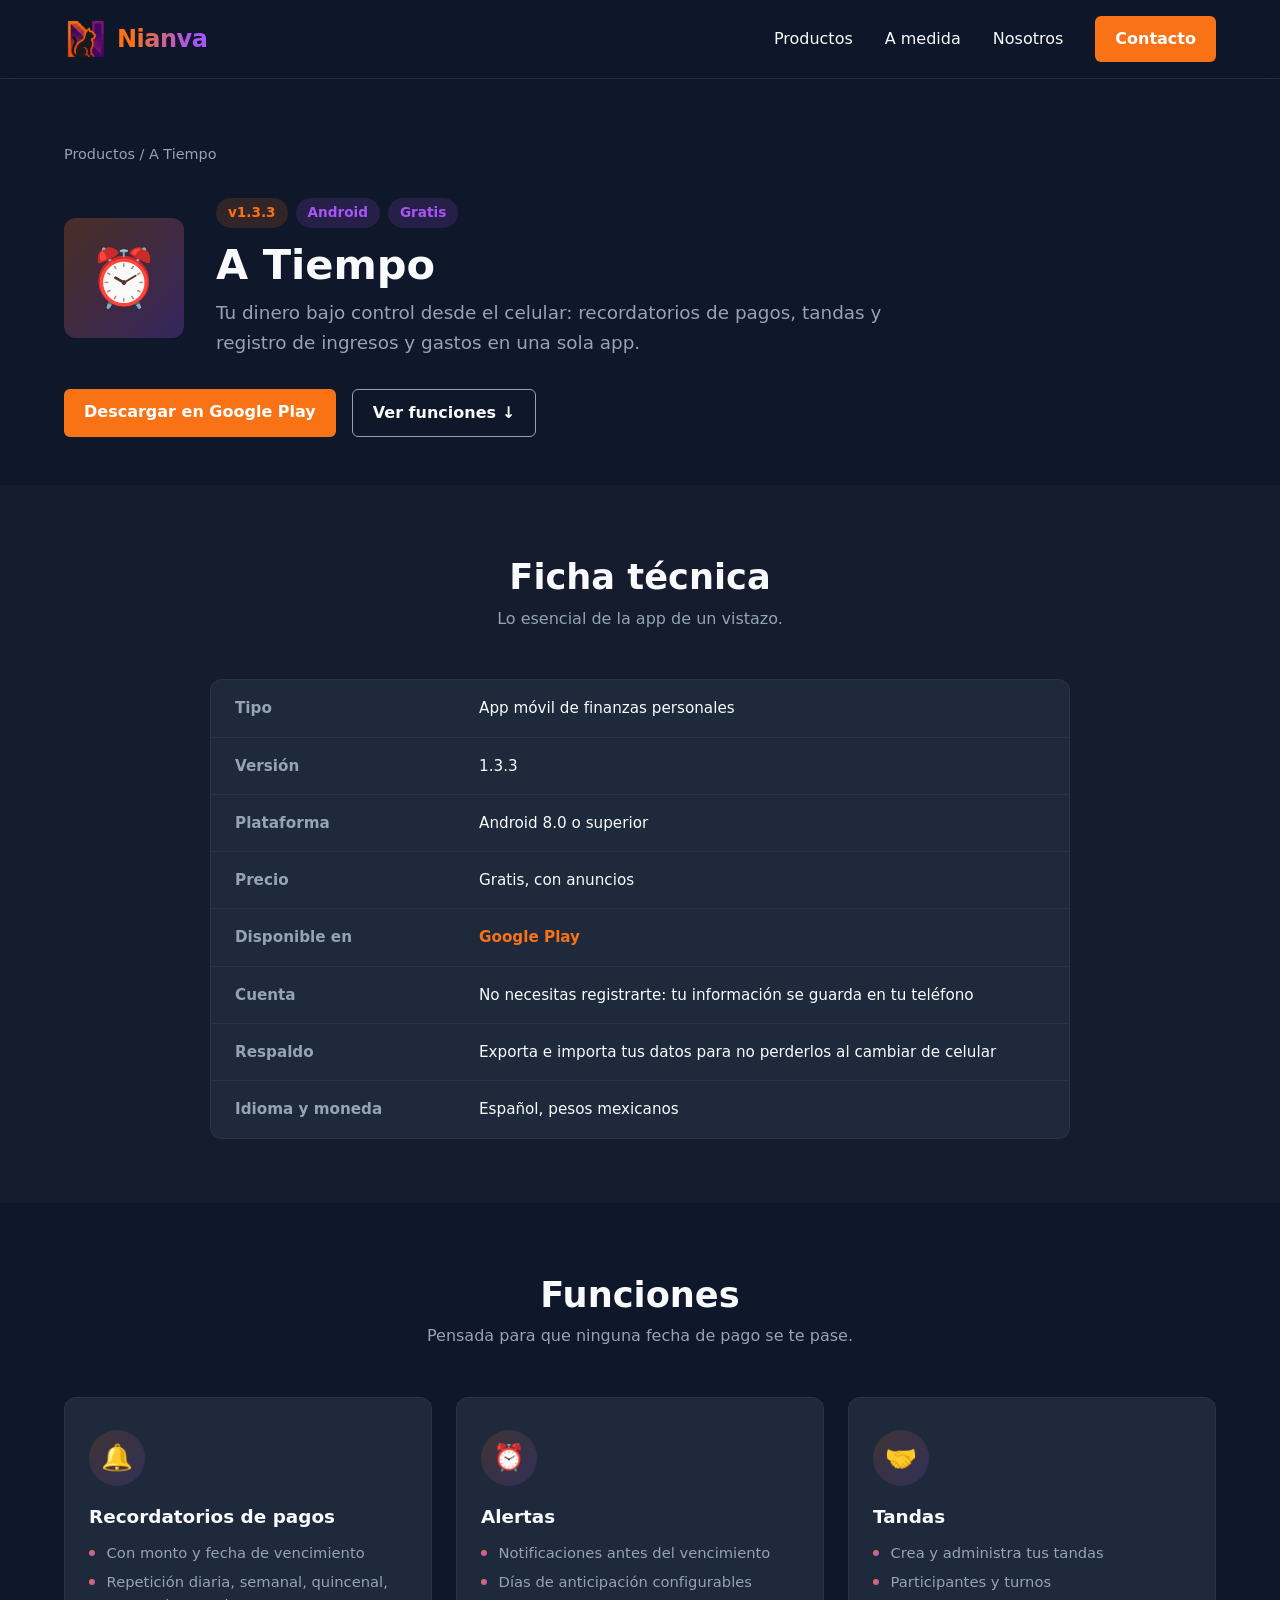
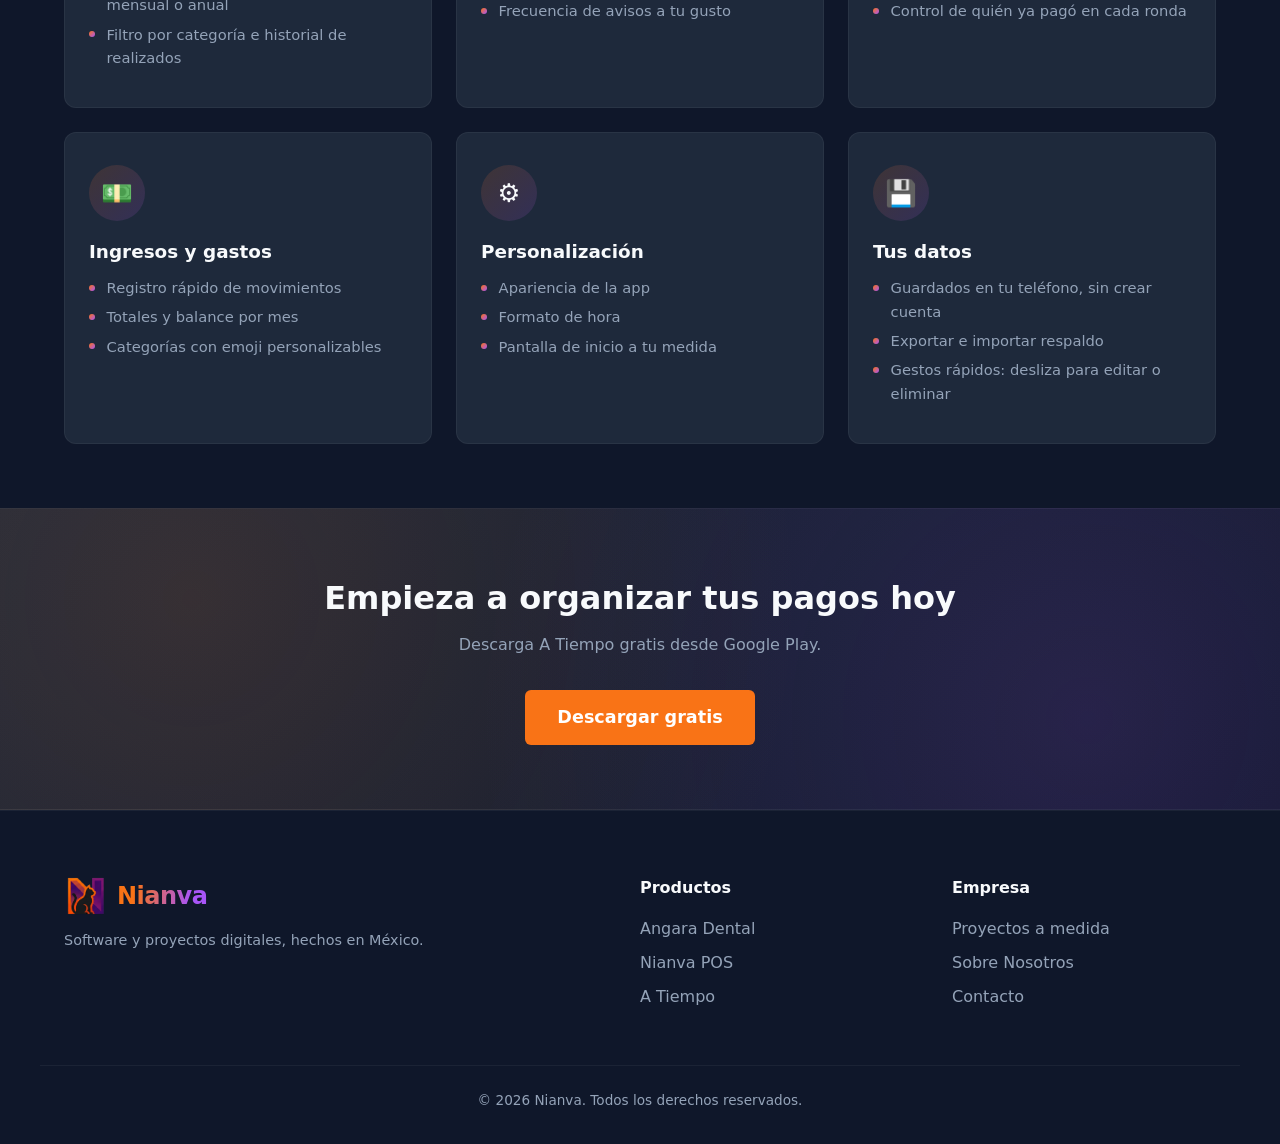
==== public/productos/a-tiempo.html @ 70925d22 "Formularios con backend propio (Worker + Resend) - Mueve el sitio estático a public/ y agrega wrangl" ====
<!DOCTYPE html>
<html lang="es">
<head>
  <meta charset="UTF-8">
  <meta name="viewport" content="width=device-width, initial-scale=1.0">
  <title>A Tiempo | Nianva</title>
  <meta name="description" content="A Tiempo: app gratuita para Android que te recuerda tus pagos, organiza tus tandas y controla tus ingresos y gastos.">
  <link rel="icon" href="../assets/Logo_N_SF.webp" type="image/webp">
  <link rel="stylesheet" href="../styles.css">
</head>
<body>

  <header class="navbar">
    <div class="container nav-container">
      <a href="../index.html" class="brand" aria-label="Nianva, ir al inicio">
        <img src="../assets/Logo_N_SF.webp" alt="" class="brand-logo">
        <span class="brand-name">Nianva</span>
      </a>

      <button class="nav-toggle" id="navToggle" aria-label="Abrir menú" aria-expanded="false" aria-controls="navLinks">
        <span></span><span></span><span></span>
      </button>

      <nav>
        <ul class="nav-links" id="navLinks">
          <li><a href="../index.html#productos">Productos</a></li>
          <li><a href="../index.html#a-medida">A medida</a></li>
          <li><a href="../index.html#nosotros">Nosotros</a></li>
          <li><a href="../index.html#contacto" class="btn btn-primary" data-cotizar data-titulo="Contáctanos">Contacto</a></li>
        </ul>
      </nav>
    </div>
  </header>

  <!-- Encabezado del producto -->
  <section class="product-hero">
    <div class="container">
      <p class="breadcrumb">
        <a href="../index.html#productos">Productos</a> / A Tiempo
      </p>

      <div class="product-header">
        <div class="product-icon" aria-hidden="true">&#9200;</div>
        <div>
          <div class="product-badges">
            <span class="badge">v1.3.3</span>
            <span class="badge badge-purple">Android</span>
            <span class="badge badge-purple">Gratis</span>
          </div>
          <h1>A Tiempo</h1>
          <p class="product-tagline">
            Tu dinero bajo control desde el celular: recordatorios de pagos, tandas y registro de
            ingresos y gastos en una sola app.
          </p>
        </div>
      </div>

      <div class="hero-actions">
        <a href="https://play.google.com/store/apps/details?id=com.luvidcode.atiempo" class="btn btn-primary" target="_blank" rel="noopener">Descargar en Google Play</a>
        <a href="#funciones" class="btn btn-secondary">Ver funciones &darr;</a>
      </div>
    </div>
  </section>

  <!-- Ficha técnica -->
  <section id="ficha" class="product-section alt">
    <div class="container">
      <div class="section-title">
        <h2>Ficha técnica</h2>
        <p>Lo esencial de la app de un vistazo.</p>
      </div>

      <dl class="spec-table">
        <div class="spec-row">
          <dt>Tipo</dt>
          <dd>App móvil de finanzas personales</dd>
        </div>
        <div class="spec-row">
          <dt>Versión</dt>
          <dd>1.3.3</dd>
        </div>
        <div class="spec-row">
          <dt>Plataforma</dt>
          <dd>Android 8.0 o superior</dd>
        </div>
        <div class="spec-row">
          <dt>Precio</dt>
          <dd>Gratis, con anuncios</dd>
        </div>
        <div class="spec-row">
          <dt>Disponible en</dt>
          <dd><a href="https://play.google.com/store/apps/details?id=com.luvidcode.atiempo" class="card-link" target="_blank" rel="noopener">Google Play</a></dd>
        </div>
        <div class="spec-row">
          <dt>Cuenta</dt>
          <dd>No necesitas registrarte: tu información se guarda en tu teléfono</dd>
        </div>
        <div class="spec-row">
          <dt>Respaldo</dt>
          <dd>Exporta e importa tus datos para no perderlos al cambiar de celular</dd>
        </div>
        <div class="spec-row">
          <dt>Idioma y moneda</dt>
          <dd>Español, pesos mexicanos</dd>
        </div>
      </dl>
    </div>
  </section>

  <!-- Funciones -->
  <section id="funciones" class="product-section">
    <div class="container">
      <div class="section-title">
        <h2>Funciones</h2>
        <p>Pensada para que ninguna fecha de pago se te pase.</p>
      </div>

      <div class="grid-modules">
        <article class="solution-card module-card">
          <div class="solution-icon">&#128276;</div>
          <h3>Recordatorios de pagos</h3>
          <ul>
            <li>Con monto y fecha de vencimiento</li>
            <li>Repetición diaria, semanal, quincenal, mensual o anual</li>
            <li>Filtro por categoría e historial de realizados</li>
          </ul>
        </article>

        <article class="solution-card module-card">
          <div class="solution-icon">&#9200;</div>
          <h3>Alertas</h3>
          <ul>
            <li>Notificaciones antes del vencimiento</li>
            <li>Días de anticipación configurables</li>
            <li>Frecuencia de avisos a tu gusto</li>
          </ul>
        </article>

        <article class="solution-card module-card">
          <div class="solution-icon">&#129309;</div>
          <h3>Tandas</h3>
          <ul>
            <li>Crea y administra tus tandas</li>
            <li>Participantes y turnos</li>
            <li>Control de quién ya pagó en cada ronda</li>
          </ul>
        </article>

        <article class="solution-card module-card">
          <div class="solution-icon">&#128181;</div>
          <h3>Ingresos y gastos</h3>
          <ul>
            <li>Registro rápido de movimientos</li>
            <li>Totales y balance por mes</li>
            <li>Categorías con emoji personalizables</li>
          </ul>
        </article>

        <article class="solution-card module-card">
          <div class="solution-icon">&#9881;</div>
          <h3>Personalización</h3>
          <ul>
            <li>Apariencia de la app</li>
            <li>Formato de hora</li>
            <li>Pantalla de inicio a tu medida</li>
          </ul>
        </article>

        <article class="solution-card module-card">
          <div class="solution-icon">&#128190;</div>
          <h3>Tus datos</h3>
          <ul>
            <li>Guardados en tu teléfono, sin crear cuenta</li>
            <li>Exportar e importar respaldo</li>
            <li>Gestos rápidos: desliza para editar o eliminar</li>
          </ul>
        </article>
      </div>
    </div>
  </section>

  <section class="cta-banner">
    <div class="container cta-content">
      <h2>Empieza a organizar tus pagos hoy</h2>
      <p>Descarga A Tiempo gratis desde Google Play.</p>
      <a href="https://play.google.com/store/apps/details?id=com.luvidcode.atiempo" class="btn btn-primary btn-large" target="_blank" rel="noopener">Descargar gratis</a>
    </div>
  </section>

  <footer class="footer">
    <div class="container footer-grid">
      <div class="footer-col">
        <a href="../index.html" class="brand">
          <img src="../assets/Logo_N_SF.webp" alt="" class="brand-logo">
          <span class="brand-name">Nianva</span>
        </a>
        <p>Software y proyectos digitales, hechos en México.</p>
      </div>
      <div class="footer-col">
        <h4>Productos</h4>
        <ul>
          <li><a href="angara-dental.html">Angara Dental</a></li>
          <li><a href="nianva-pos.html">Nianva POS</a></li>
          <li><a href="a-tiempo.html">A Tiempo</a></li>
        </ul>
      </div>
      <div class="footer-col">
        <h4>Empresa</h4>
        <ul>
          <li><a href="../index.html#a-medida">Proyectos a medida</a></li>
          <li><a href="../index.html#nosotros">Sobre Nosotros</a></li>
          <li><a href="../index.html#contacto">Contacto</a></li>
        </ul>
      </div>
    </div>
    <div class="container footer-bottom">
      <p>&copy; <span id="anio"></span> Nianva. Todos los derechos reservados.</p>
    </div>
  </footer>

  <script src="../script.js"></script>
</body>
</html>
---- public/styles.css ----
/* ==========================================================================
   VARIABLES DE ESTILO (Modifica aquí colores, fuentes y radios)
   ========================================================================== */
:root {
  --bg-primary: #0f172a;       /* Fondo oscuro estilo Midu.dev */
  --bg-card: #1e293b;          /* Fondo tarjetas */
  --text-main: #f8fafc;        /* Texto principal */
  --text-muted: #94a3b8;       /* Texto secundario */

  --accent-color: #f97316;     /* Naranja: tomado del trazo izquierdo del logo */
  --accent-hover: #ea580c;
  --brand-purple: #a855f7;     /* Morado: tomado del trazo derecho del logo */
  --brand-purple-dark: #7c3aed;

  --font-family: system-ui, -apple-system, BlinkMacSystemFont, 'Segoe UI', Roboto, sans-serif;
  --radius-sm: 6px;
  --radius-lg: 12px;
  --transition: all 0.25s ease-in-out;
}

/* ==========================================================================
   ESTILOS GENERALES
   ========================================================================== */
* {
  margin: 0;
  padding: 0;
  box-sizing: border-box;
}

html {
  scroll-behavior: smooth;
}

body {
  font-family: var(--font-family);
  background-color: var(--bg-primary);
  color: var(--text-main);
  line-height: 1.6;
}

/* Evita que el navbar sticky tape el título al navegar por anclas */
section[id] {
  scroll-margin-top: 80px;
}

.container {
  max-width: 1200px;
  margin: 0 auto;
  padding: 0 1.5rem;
}

a {
  color: inherit;
  text-decoration: none;
}

/* Foco visible para navegación con teclado */
a:focus-visible,
button:focus-visible,
summary:focus-visible {
  outline: 2px solid var(--brand-purple);
  outline-offset: 3px;
  border-radius: var(--radius-sm);
}

img {
  max-width: 100%;
}

/* Botones estilo Cloudflare/Adobe */
.btn {
  display: inline-block;
  padding: 0.65rem 1.25rem;
  font-weight: 600;
  border-radius: var(--radius-sm);
  transition: var(--transition);
  cursor: pointer;
  border: none;
  font-family: inherit;
  font-size: 1rem;
}

.btn-primary {
  background-color: var(--accent-color);
  color: #fff;
}

.btn-primary:hover {
  background-color: var(--accent-hover);
}

.btn-secondary {
  background-color: transparent;
  color: var(--text-main);
  border: 1px solid var(--text-muted);
}

.btn-secondary:hover {
  border-color: var(--text-main);
  background-color: rgba(255, 255, 255, 0.05);
}

.btn-large {
  padding: 0.85rem 2rem;
  font-size: 1.1rem;
}

.btn:disabled {
  opacity: 0.6;
  cursor: not-allowed;
}

/* ==========================================================================
   NAVBAR
   ========================================================================== */
.navbar {
  border-bottom: 1px solid rgba(255, 255, 255, 0.1);
  padding: 1rem 0;
  position: sticky;
  top: 0;
  background-color: rgba(15, 23, 42, 0.9);
  backdrop-filter: blur(8px);
  z-index: 100;
}

.nav-container {
  display: flex;
  justify-content: space-between;
  align-items: center;
}

/* Marca: logo + nombre en armonía con los colores del isotipo (naranja > morado) */
.brand {
  display: flex;
  align-items: center;
  gap: 0.6rem;
}

.brand-logo {
  height: 42px;
  width: auto;
  display: block;
}

.brand-name {
  font-size: 1.5rem;
  font-weight: 800;
  letter-spacing: -0.02em;
  background: linear-gradient(100deg, var(--accent-color) 20%, var(--brand-purple) 80%);
  -webkit-background-clip: text;
  background-clip: text;
  -webkit-text-fill-color: transparent;
}

.nav-links {
  display: flex;
  list-style: none;
  align-items: center;
  gap: 2rem;
}

.nav-links a:hover {
  color: var(--accent-color);
}

/* Botón hamburguesa (solo visible en móvil) */
.nav-toggle {
  display: none;
  flex-direction: column;
  justify-content: center;
  gap: 5px;
  width: 32px;
  height: 32px;
  background: transparent;
  border: none;
  cursor: pointer;
  padding: 0;
}

.nav-toggle span {
  display: block;
  height: 2px;
  width: 100%;
  background-color: var(--text-main);
  border-radius: 2px;
  transition: var(--transition);
}

.nav-toggle[aria-expanded="true"] span:nth-child(1) {
  transform: translateY(7px) rotate(45deg);
}

.nav-toggle[aria-expanded="true"] span:nth-child(2) {
  opacity: 0;
}

.nav-toggle[aria-expanded="true"] span:nth-child(3) {
  transform: translateY(-7px) rotate(-45deg);
}

/* ==========================================================================
   HERO SECTION
   ========================================================================== */
.hero {
  padding: 4rem 0 6rem;
  text-align: center;
}

.hero-content {
  max-width: 800px;
}

.badge {
  background-color: rgba(249, 115, 22, 0.15);
  color: var(--accent-color);
  padding: 0.25rem 0.75rem;
  border-radius: 20px;
  font-size: 0.85rem;
  font-weight: 600;
}

.hero h1 {
  font-size: 3rem;
  margin: 1.5rem 0 1rem;
  line-height: 1.2;
}

.hero p {
  color: var(--text-muted);
  font-size: 1.2rem;
  margin-bottom: 2rem;
}

.hero-actions {
  display: flex;
  flex-wrap: wrap;
  justify-content: center;
  gap: 1rem;
}

/* ==========================================================================
   HERO ANIMADO (aurora + cuadrícula + palabra rotativa)
   ========================================================================== */
/* El hero ocupa el alto de la pantalla menos el navbar, para que la atención no se reparta
   con la siguiente sección. --nav-h coincide con la altura real del navbar (logo + padding + borde). */
:root {
  --nav-h: 75px;
}

.hero {
  position: relative;
  overflow: hidden;
  isolation: isolate;
  min-height: calc(100vh - var(--nav-h));
  min-height: calc(100svh - var(--nav-h));
  display: flex;
  align-items: center;
  /* Halo de marca muy suave debajo de las partículas */
  background:
    radial-gradient(ellipse 60% 50% at 20% 25%, rgba(249, 115, 22, 0.10), transparent 70%),
    radial-gradient(ellipse 60% 50% at 80% 70%, rgba(168, 85, 247, 0.12), transparent 70%);
}

.hero-content {
  position: relative;
  z-index: 1;
  width: 100%;
}

.hero-bg {
  position: absolute;
  inset: 0;
  z-index: 0;
}

.hero-bg canvas {
  display: block;
  width: 100%;
  height: 100%;
  /* Las partículas se atenúan detrás del texto para no restarle legibilidad */
  -webkit-mask-image: radial-gradient(ellipse 42% 38% at 50% 48%, rgba(0, 0, 0, 0.25), #000 100%);
  mask-image: radial-gradient(ellipse 42% 38% at 50% 48%, rgba(0, 0, 0, 0.25), #000 100%);
}

/* Indicador para bajar a la siguiente sección */
.scroll-hint {
  position: absolute;
  left: 50%;
  bottom: 1.75rem;
  z-index: 1;
  width: 26px;
  height: 42px;
  margin-left: -13px;
  border: 2px solid rgba(148, 163, 184, 0.5);
  border-radius: 14px;
  transition: var(--transition);
}

.scroll-hint span {
  position: absolute;
  top: 8px;
  left: 50%;
  width: 4px;
  height: 8px;
  margin-left: -2px;
  border-radius: 2px;
  background: linear-gradient(var(--accent-color), var(--brand-purple));
  animation: scroll-dot 1.8s ease-in-out infinite;
}

.scroll-hint:hover {
  border-color: var(--text-main);
}

@keyframes scroll-dot {
  0%   { opacity: 0; transform: translateY(0); }
  30%  { opacity: 1; }
  100% { opacity: 0; transform: translateY(14px); }
}

/* Palabra rotativa del título (el ancho fijo lo calcula script.js con la palabra más larga) */
.rotator {
  display: inline-block;
  text-align: center;
  background: linear-gradient(100deg, var(--accent-color) 10%, var(--brand-purple) 90%);
  -webkit-background-clip: text;
  background-clip: text;
  -webkit-text-fill-color: transparent;
  transition: opacity 0.35s ease, transform 0.35s ease;
}

.rotator.is-out {
  opacity: 0;
  transform: translateY(-0.35em);
}

.rotator.is-in {
  opacity: 0;
  transform: translateY(0.35em);
  transition: none;
}

/* Entrada escalonada del hero al cargar */
.reveal-load {
  animation: fade-up 0.7s ease-out both;
}

.hero-content .reveal-load:nth-child(2) { animation-delay: 0.1s; }
.hero-content .reveal-load:nth-child(3) { animation-delay: 0.2s; }
.hero-content .reveal-load:nth-child(4) { animation-delay: 0.3s; }

@keyframes fade-up {
  from { opacity: 0; translate: 0 18px; }
  to   { opacity: 1; translate: none; }
}

/* Aparición al hacer scroll: solo se oculta si hay JS (clase .js en <html>).
   Usa la propiedad translate para no pisar el transform del hover de las tarjetas. */
.js .reveal {
  opacity: 0;
  translate: 0 18px;
  transition: opacity 0.6s ease, translate 0.6s ease,
              transform 0.25s ease-in-out, border-color 0.25s ease-in-out, box-shadow 0.25s ease-in-out;
}

.js .reveal.is-visible {
  opacity: 1;
  translate: none;
}

/* ==========================================================================
   PRODUCT GRID (Midu.dev / Adobe Cards)
   ========================================================================== */
.products-section {
  padding: 5rem 0;
}

.section-title {
  text-align: center;
  margin-bottom: 3rem;
}

.section-title h2 {
  font-size: 2.2rem;
}

.section-title p {
  color: var(--text-muted);
}

.grid-products {
  display: grid;
  grid-template-columns: repeat(auto-fit, minmax(min(300px, 100%), 1fr));
  gap: 2rem;
}

.card {
  display: flex;
  flex-direction: column;
}

.card-body {
  flex: 1;
  display: flex;
  flex-direction: column;
}

/* Las acciones quedan alineadas abajo aunque las descripciones tengan distinto largo */
.card-body .card-actions {
  margin-top: auto;
}

.section-cta {
  text-align: center;
  margin-top: 2.5rem;
}

.alt-bg {
  background-color: rgba(255, 255, 255, 0.02);
}

.card {
  background-color: var(--bg-card);
  border-radius: var(--radius-lg);
  overflow: hidden;
  border: 1px solid rgba(255, 255, 255, 0.05);
  transition: var(--transition);
}

.card:hover {
  transform: translateY(-5px);
  border-color: var(--brand-purple);
  box-shadow: 0 10px 30px rgba(0, 0, 0, 0.5);
}

.card-image {
  height: 180px;
  background-color: #334155;
  display: flex;
  align-items: center;
  justify-content: center;
  color: var(--text-muted);
}

/* Visual de producto con los colores del logo (en lugar de captura) */
.card-visual {
  font-size: 3.5rem;
  background: linear-gradient(135deg, rgba(249, 115, 22, 0.25), rgba(168, 85, 247, 0.25));
}

.card-body {
  padding: 1.5rem;
}

.card-tag {
  font-size: 0.75rem;
  color: var(--brand-purple);
  font-weight: 700;
  text-transform: uppercase;
}

.card-body h3 {
  margin: 0.5rem 0;
  font-size: 1.3rem;
}

.card-body p {
  color: var(--text-muted);
  font-size: 0.95rem;
  margin-bottom: 1.2rem;
}

.card-link {
  color: var(--accent-color);
  font-weight: 600;
}

.card-actions {
  display: flex;
  flex-wrap: wrap;
  align-items: center;
  gap: 1.25rem;
}

.card-link-muted {
  color: var(--text-muted);
  font-weight: 600;
  transition: var(--transition);
}

.card-link-muted:hover {
  color: var(--text-main);
}

/* ==========================================================================
   SOLUCIONES (grid de servicios con icono)
   ========================================================================== */
.solutions-section {
  padding: 5rem 0;
  background-color: rgba(255, 255, 255, 0.02);
}

.grid-solutions {
  display: grid;
  grid-template-columns: repeat(auto-fit, minmax(min(240px, 100%), 1fr));
  gap: 2rem;
}

.solution-card {
  padding: 2rem 1.5rem;
  background-color: var(--bg-card);
  border-radius: var(--radius-lg);
  border: 1px solid rgba(255, 255, 255, 0.05);
  text-align: center;
  transition: var(--transition);
}

.solution-card:hover {
  border-color: var(--accent-color);
  transform: translateY(-5px);
}

.solution-icon {
  width: 56px;
  height: 56px;
  margin: 0 auto 1.2rem;
  display: flex;
  align-items: center;
  justify-content: center;
  font-size: 1.6rem;
  border-radius: 50%;
  background: linear-gradient(135deg, rgba(249, 115, 22, 0.15), rgba(168, 85, 247, 0.15));
}

.solution-card h3 {
  margin-bottom: 0.6rem;
  font-size: 1.15rem;
}

.solution-card p {
  color: var(--text-muted);
  font-size: 0.95rem;
}

/* ==========================================================================
   NOSOTROS (texto + estadísticas)
   ========================================================================== */
.about-section {
  padding: 5rem 0;
}

.about-grid {
  display: grid;
  grid-template-columns: 1.1fr 0.9fr;
  gap: 3rem;
  align-items: center;
}

.about-title {
  text-align: left;
  margin-bottom: 1.5rem;
}

.about-text p {
  color: var(--text-muted);
  margin-bottom: 1rem;
}

.about-stats {
  display: grid;
  grid-template-columns: 1fr 1fr;
  gap: 1.25rem;
}

.stat-card {
  background-color: var(--bg-card);
  border: 1px solid rgba(255, 255, 255, 0.05);
  border-radius: var(--radius-lg);
  padding: 1.5rem;
  text-align: center;
}

.stat-number {
  display: block;
  font-size: 1.25rem;
  font-weight: 800;
  background: linear-gradient(100deg, var(--accent-color), var(--brand-purple));
  -webkit-background-clip: text;
  background-clip: text;
  -webkit-text-fill-color: transparent;
}

.stat-label {
  display: block;
  color: var(--text-muted);
  font-size: 0.85rem;
  margin-top: 0.4rem;
}

/* ==========================================================================
   CTA BANNER
   ========================================================================== */
.cta-banner {
  background:
    radial-gradient(circle at 15% 30%, rgba(249, 115, 22, 0.12), transparent 55%),
    radial-gradient(circle at 85% 70%, rgba(168, 85, 247, 0.14), transparent 55%),
    linear-gradient(135deg, #1e293b 0%, #0f172a 100%);
  border-top: 1px solid rgba(255, 255, 255, 0.05);
  border-bottom: 1px solid rgba(255, 255, 255, 0.05);
  padding: 4rem 0;
  text-align: center;
}

.cta-content h2 {
  font-size: 2rem;
  margin-bottom: 0.5rem;
}

.cta-content p {
  color: var(--text-muted);
  margin-bottom: 2rem;
}

/* ==========================================================================
   CONTACTO
   ========================================================================== */
.contact-section {
  padding: 5rem 0;
}

.contact-grid {
  display: grid;
  grid-template-columns: 0.8fr 1.2fr;
  gap: 3rem;
}

.contact-info {
  display: flex;
  flex-direction: column;
  gap: 1.75rem;
}

.contact-item {
  display: flex;
  align-items: flex-start;
  gap: 1rem;
}

.contact-icon {
  width: 44px;
  height: 44px;
  flex-shrink: 0;
  display: flex;
  align-items: center;
  justify-content: center;
  font-size: 1.2rem;
  border-radius: 50%;
  background: linear-gradient(135deg, rgba(249, 115, 22, 0.15), rgba(168, 85, 247, 0.15));
}

.contact-item h4 {
  font-size: 1rem;
  margin-bottom: 0.2rem;
}

.contact-item p {
  color: var(--text-muted);
  font-size: 0.95rem;
}

.contact-item a:hover {
  color: var(--accent-color);
}

.contact-form {
  background-color: var(--bg-card);
  border: 1px solid rgba(255, 255, 255, 0.05);
  border-radius: var(--radius-lg);
  padding: 2rem;
}

.form-group {
  margin-bottom: 1.25rem;
}

.form-group label {
  display: block;
  font-size: 0.9rem;
  font-weight: 600;
  margin-bottom: 0.4rem;
  color: var(--text-muted);
}

.form-group input,
.form-group select,
.form-group textarea {
  width: 100%;
  padding: 0.7rem 0.9rem;
  background-color: var(--bg-primary);
  border: 1px solid rgba(255, 255, 255, 0.1);
  border-radius: var(--radius-sm);
  color: var(--text-main);
  font-family: inherit;
  font-size: 0.95rem;
  resize: vertical;
  transition: var(--transition);
}

.form-group input:focus,
.form-group select:focus,
.form-group textarea:focus {
  outline: none;
  border-color: var(--brand-purple);
  box-shadow: 0 0 0 3px rgba(168, 85, 247, 0.25);
}

.form-group .optional {
  font-weight: 400;
  opacity: 0.8;
}

.form-row {
  display: grid;
  grid-template-columns: 1fr 1fr;
  gap: 1rem;
}

.form-submit {
  width: 100%;
}

.form-success {
  display: none;
  margin-top: 1rem;
  color: var(--accent-color);
  font-size: 0.9rem;
  text-align: center;
}

.form-success.visible {
  display: block;
}

.form-error {
  margin-top: 1rem;
  padding: 0.75rem 1rem;
  border: 1px solid rgba(248, 113, 113, 0.35);
  border-radius: var(--radius-sm);
  background-color: rgba(248, 113, 113, 0.1);
  color: #fca5a5;
  font-size: 0.9rem;
  text-align: center;
}

.form-error a {
  color: var(--text-main);
  font-weight: 600;
  text-decoration: underline;
}

/* Campo trampa anti-spam: invisible para personas, los bots lo llenan */
.form-trampa {
  position: absolute;
  left: -10000px;
  width: 1px;
  height: 1px;
  overflow: hidden;
}

/* ==========================================================================
   FOOTER
   ========================================================================== */
.footer {
  padding: 4rem 0 2rem;
  border-top: 1px solid rgba(255, 255, 255, 0.05);
}

.footer-grid {
  display: grid;
  grid-template-columns: 2fr 1fr 1fr;
  gap: 3rem;
  margin-bottom: 3rem;
}

.footer-col .brand {
  margin-bottom: 0.75rem;
}

.footer-col p {
  color: var(--text-muted);
  font-size: 0.9rem;
}

.footer-col h4 {
  margin-bottom: 1rem;
}

.footer-col ul {
  list-style: none;
}

.footer-col li {
  margin-bottom: 0.5rem;
}

.footer-col a {
  color: var(--text-muted);
  transition: var(--transition);
}

.footer-col a:hover {
  color: var(--text-main);
}

.footer-bottom {
  text-align: center;
  color: var(--text-muted);
  font-size: 0.85rem;
  border-top: 1px solid rgba(255, 255, 255, 0.05);
  padding-top: 1.5rem;
}

/* ==========================================================================
   DETALLE DE PRODUCTO (productos/*.html)
   ========================================================================== */
.product-hero {
  padding: 4rem 0 3rem;
}

.breadcrumb {
  font-size: 0.9rem;
  color: var(--text-muted);
  margin-bottom: 2rem;
}

.breadcrumb a:hover {
  color: var(--accent-color);
}

.product-header {
  display: flex;
  align-items: center;
  gap: 2rem;
}

.product-icon {
  width: 120px;
  height: 120px;
  flex-shrink: 0;
  display: flex;
  align-items: center;
  justify-content: center;
  font-size: 3.5rem;
  border-radius: var(--radius-lg);
  background: linear-gradient(135deg, rgba(249, 115, 22, 0.25), rgba(168, 85, 247, 0.25));
}

.product-header h1 {
  font-size: 2.6rem;
  line-height: 1.2;
  margin-bottom: 0.5rem;
}

.product-badges {
  display: flex;
  flex-wrap: wrap;
  gap: 0.5rem;
  margin-bottom: 0.75rem;
}

.badge-purple {
  background-color: rgba(168, 85, 247, 0.15);
  color: var(--brand-purple);
}

.product-tagline {
  color: var(--text-muted);
  font-size: 1.15rem;
  max-width: 680px;
}

.product-hero .hero-actions {
  justify-content: flex-start;
  margin-top: 2rem;
}

.product-section {
  padding: 4rem 0;
}

.product-section.alt {
  background-color: rgba(255, 255, 255, 0.02);
}

/* Ficha técnica */
.spec-table {
  max-width: 860px;
  margin: 0 auto;
  background-color: var(--bg-card);
  border: 1px solid rgba(255, 255, 255, 0.05);
  border-radius: var(--radius-lg);
  overflow: hidden;
}

.spec-row {
  display: grid;
  grid-template-columns: 220px 1fr;
  gap: 1.5rem;
  padding: 1rem 1.5rem;
  border-bottom: 1px solid rgba(255, 255, 255, 0.05);
}

.spec-row:last-child {
  border-bottom: none;
}

.spec-row dt {
  color: var(--text-muted);
  font-weight: 600;
  font-size: 0.95rem;
}

.spec-row dd {
  font-size: 0.95rem;
}

/* Módulos */
.grid-modules {
  display: grid;
  grid-template-columns: repeat(auto-fill, minmax(min(280px, 100%), 1fr));
  gap: 1.5rem;
}

.module-card {
  text-align: left;
}

/* 8 servicios: 4 columnas en escritorio, 2 en tablet, 1 en celular */
.grid-services {
  grid-template-columns: repeat(auto-fill, minmax(min(250px, 100%), 1fr));
}

.module-card .solution-icon {
  margin: 0 0 1rem;
}

.module-card ul {
  list-style: none;
  color: var(--text-muted);
  font-size: 0.92rem;
}

.module-card li {
  position: relative;
  padding-left: 1.1rem;
  margin-bottom: 0.35rem;
}

.module-card li::before {
  content: "";
  position: absolute;
  left: 0;
  top: 0.6em;
  width: 6px;
  height: 6px;
  border-radius: 50%;
  background: linear-gradient(135deg, var(--accent-color), var(--brand-purple));
}

.module-note {
  text-align: center;
  color: var(--text-muted);
  font-size: 0.9rem;
  margin-top: 2rem;
}

.module-card .badge {
  display: inline-block;
  margin-bottom: 0.75rem;
  font-size: 0.75rem;
}

.badge-muted {
  background-color: rgba(148, 163, 184, 0.15);
  color: var(--text-muted);
}

/* Módulos adicionales (compactos) */
.grid-addons {
  display: grid;
  grid-template-columns: repeat(auto-fill, minmax(min(260px, 100%), 1fr));
  gap: 1rem;
}

.addon-card {
  display: flex;
  align-items: flex-start;
  gap: 0.9rem;
  padding: 1.1rem 1.25rem;
  background-color: var(--bg-card);
  border: 1px dashed rgba(255, 255, 255, 0.12);
  border-radius: var(--radius-lg);
}

.addon-card .contact-icon {
  width: 40px;
  height: 40px;
  font-size: 1.1rem;
}

.addon-card h3 {
  font-size: 1rem;
  margin-bottom: 0.15rem;
}

.addon-card p {
  color: var(--text-muted);
  font-size: 0.88rem;
}

/* ==========================================================================
   MODAL DE COTIZACIÓN (se inyecta desde script.js)
   ========================================================================== */
html.modal-open {
  overflow: hidden;
}

.modal {
  width: min(560px, calc(100% - 2rem));
  max-height: calc(100dvh - 2rem);
  margin: auto;
  padding: 0;
  border: 1px solid rgba(255, 255, 255, 0.1);
  border-radius: var(--radius-lg);
  background-color: var(--bg-card);
  color: var(--text-main);
  box-shadow: 0 25px 60px rgba(0, 0, 0, 0.6);
  overflow-y: auto;
}

.modal::backdrop {
  background-color: rgba(2, 6, 23, 0.75);
  backdrop-filter: blur(4px);
}

.modal[open] {
  animation: modal-in 0.2s ease-out;
}

@keyframes modal-in {
  from { opacity: 0; transform: translateY(12px) scale(0.98); }
  to   { opacity: 1; transform: none; }
}

.modal-content {
  padding: 1.75rem;
}

.modal-header {
  display: flex;
  align-items: flex-start;
  justify-content: space-between;
  gap: 1rem;
  margin-bottom: 0.4rem;
}

.modal-header h2 {
  font-size: 1.4rem;
  line-height: 1.3;
}

.modal-close {
  flex-shrink: 0;
  width: 36px;
  height: 36px;
  border: none;
  border-radius: 50%;
  background-color: rgba(255, 255, 255, 0.06);
  color: var(--text-main);
  font-size: 1.4rem;
  line-height: 1;
  cursor: pointer;
  transition: var(--transition);
}

.modal-close:hover {
  background-color: rgba(255, 255, 255, 0.12);
}

.modal-subtitle {
  color: var(--text-muted);
  font-size: 0.95rem;
  margin-bottom: 1.5rem;
}

.modal .form-group input,
.modal .form-group select,
.modal .form-group textarea {
  background-color: var(--bg-primary);
}

.modal-alt {
  margin-top: 1rem;
  text-align: center;
  color: var(--text-muted);
  font-size: 0.9rem;
}

.modal-alt a {
  color: var(--accent-color);
  font-weight: 600;
}

.modal-success {
  text-align: center;
  padding: 1rem 0 0.5rem;
}

.modal-success-icon {
  width: 64px;
  height: 64px;
  margin: 0 auto 1rem;
  display: flex;
  align-items: center;
  justify-content: center;
  font-size: 1.8rem;
  border-radius: 50%;
  background: linear-gradient(135deg, rgba(249, 115, 22, 0.25), rgba(168, 85, 247, 0.25));
}

.modal-success h3 {
  margin-bottom: 0.4rem;
}

.modal-success p {
  color: var(--text-muted);
  margin-bottom: 1.5rem;
}

/* ==========================================================================
   RESPONSIVE
   ========================================================================== */
@media (max-width: 900px) {
  .about-grid,
  .contact-grid {
    grid-template-columns: 1fr;
  }
}

@media (max-width: 768px) {
  .container { padding: 0 1rem; }

  .hero { padding: 3.5rem 0 5rem; }
  .hero h1 { font-size: 2rem; }
  .hero p { font-size: 1.05rem; }

  .products-section,
  .solutions-section,
  .about-section,
  .contact-section,
  .product-section { padding: 3.5rem 0; }

  .cta-banner { padding: 3rem 0; }
  .cta-content h2 { font-size: 1.5rem; }

  .section-title { margin-bottom: 2rem; }
  .section-title h2 { font-size: 1.75rem; }

  .grid-products,
  .grid-solutions { gap: 1.25rem; }

  .contact-form { padding: 1.25rem; }

  .footer { padding: 3rem 0 1.5rem; }
  .footer-grid {
    grid-template-columns: 1fr 1fr;
    gap: 2rem;
  }
  .footer-grid .footer-col:first-child { grid-column: 1 / -1; }

  .product-hero { padding: 2.5rem 0 2rem; }
  .product-tagline { font-size: 1.05rem; }

  .product-header {
    flex-direction: column;
    align-items: flex-start;
    gap: 1.25rem;
  }

  .product-icon {
    width: 88px;
    height: 88px;
    font-size: 2.6rem;
  }

  .product-header h1 { font-size: 2rem; }

  .spec-row {
    grid-template-columns: 1fr;
    gap: 0.25rem;
  }

  .nav-toggle {
    display: flex;
  }

  .nav-links {
    position: absolute;
    top: 100%;
    left: 0;
    right: 0;
    flex-direction: column;
    align-items: flex-start;
    gap: 0;
    background-color: var(--bg-primary);
    border-bottom: 1px solid rgba(255, 255, 255, 0.1);
    max-height: 0;
    overflow: hidden;
    visibility: hidden;   /* evita que los enlaces ocultos reciban foco con Tab */
    transition: max-height 0.25s ease-in-out, visibility 0s linear 0.25s;
  }

  .nav-links.open {
    max-height: 320px;
    visibility: visible;
    transition: max-height 0.25s ease-in-out;
  }

  .nav-links li {
    width: 100%;
    padding: 0 1rem;
  }

  .nav-links li a {
    display: block;
    padding: 0.9rem 0;
    width: 100%;
  }

  .nav-links li:last-child {
    padding: 1rem 1rem 1.25rem;
  }

  .nav-links .btn {
    display: inline-block;
    width: 100%;
    text-align: center;
  }
}

@media (max-width: 480px) {
  :root { --nav-h: 69px; }

  .brand-logo { height: 36px; }
  .brand-name { font-size: 1.3rem; }

  .hero h1 { font-size: 1.75rem; }

  /* Botones principales a ancho completo: más fáciles de tocar */
  .hero-actions .btn,
  .cta-content .btn {
    width: 100%;
    text-align: center;
  }

  .btn-large { padding: 0.8rem 1.25rem; font-size: 1rem; }

  .about-stats { gap: 0.75rem; }
  .stat-card { padding: 1rem 0.75rem; }
  .stat-number { font-size: 1.05rem; }

  .form-row { grid-template-columns: 1fr; gap: 0; }

  .modal-content { padding: 1.25rem; }
  .modal-header h2 { font-size: 1.2rem; }
}

@media (prefers-reduced-motion: reduce) {
  html { scroll-behavior: auto; }

  *,
  *::before,
  *::after {
    animation: none !important;
    transition: none !important;
  }

  .card:hover,
  .solution-card:hover {
    transform: none;
  }

  .js .reveal {
    opacity: 1;
    translate: none;
  }
}
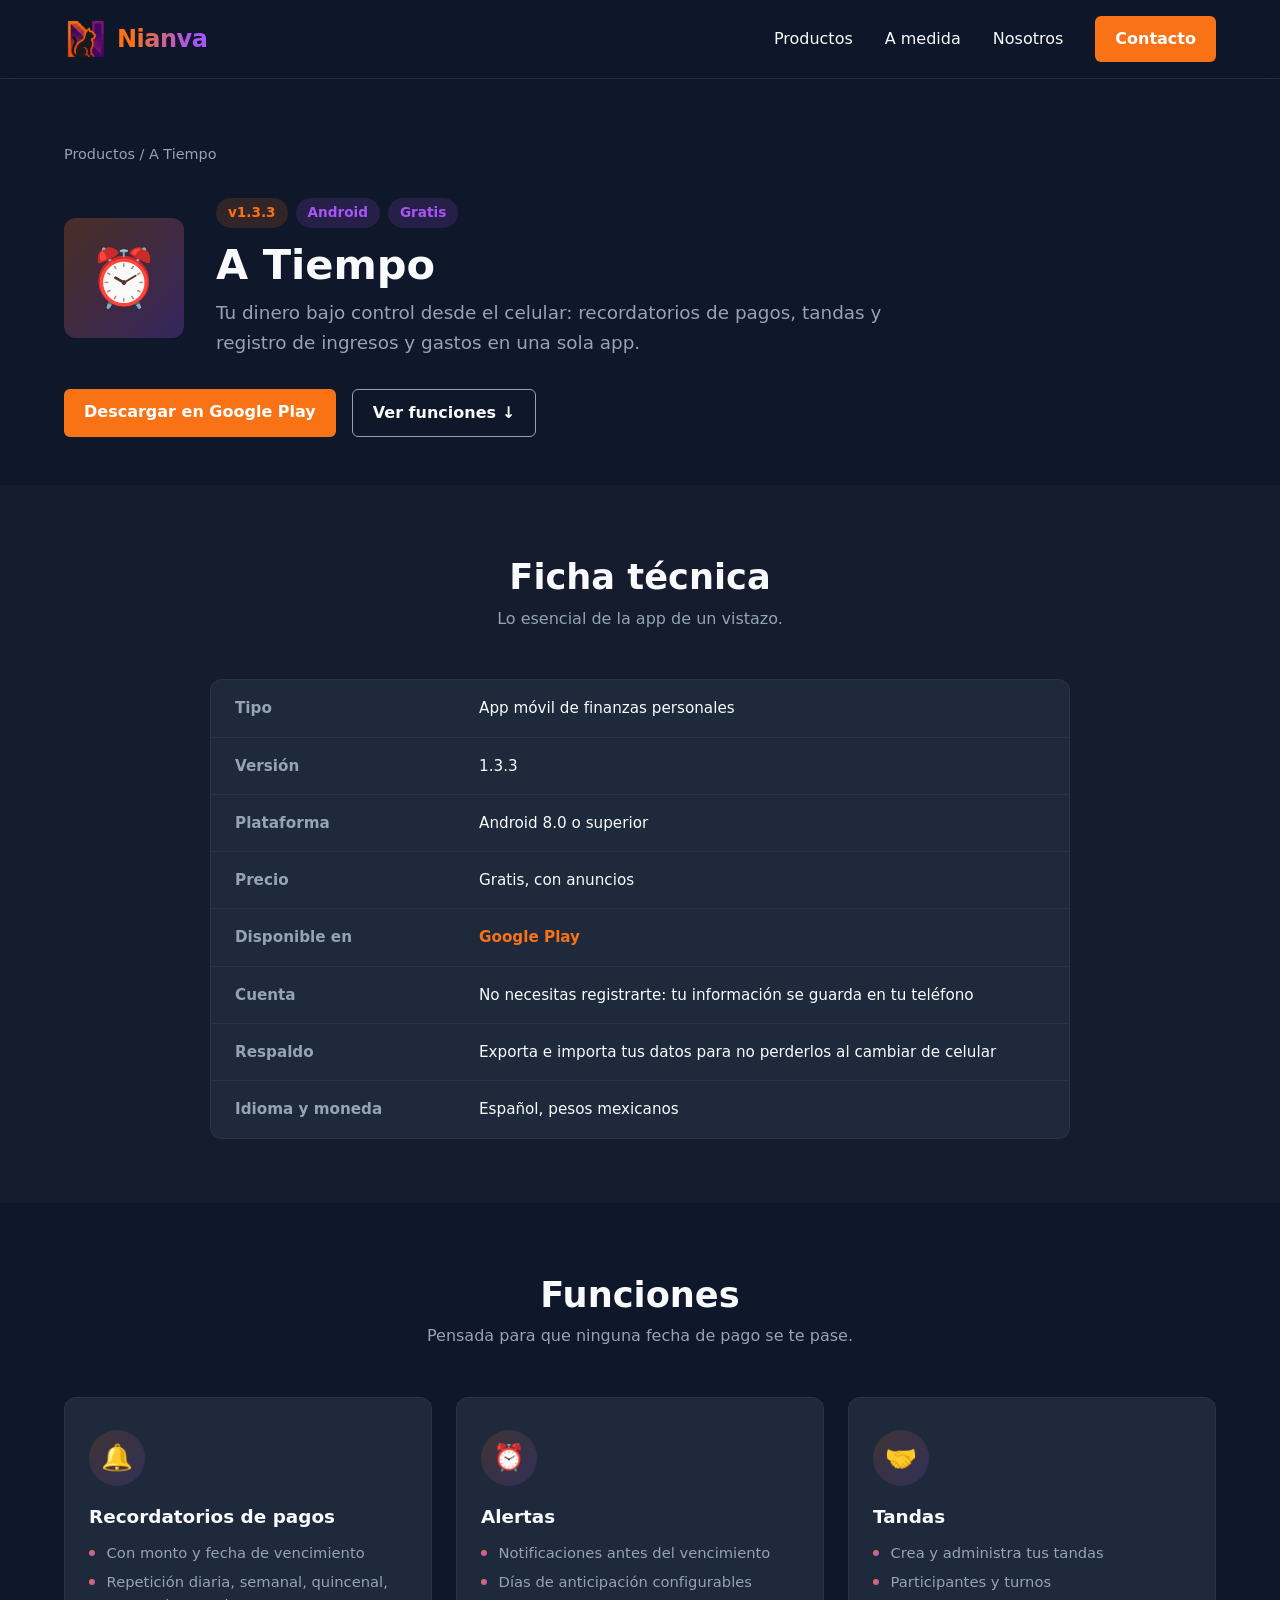
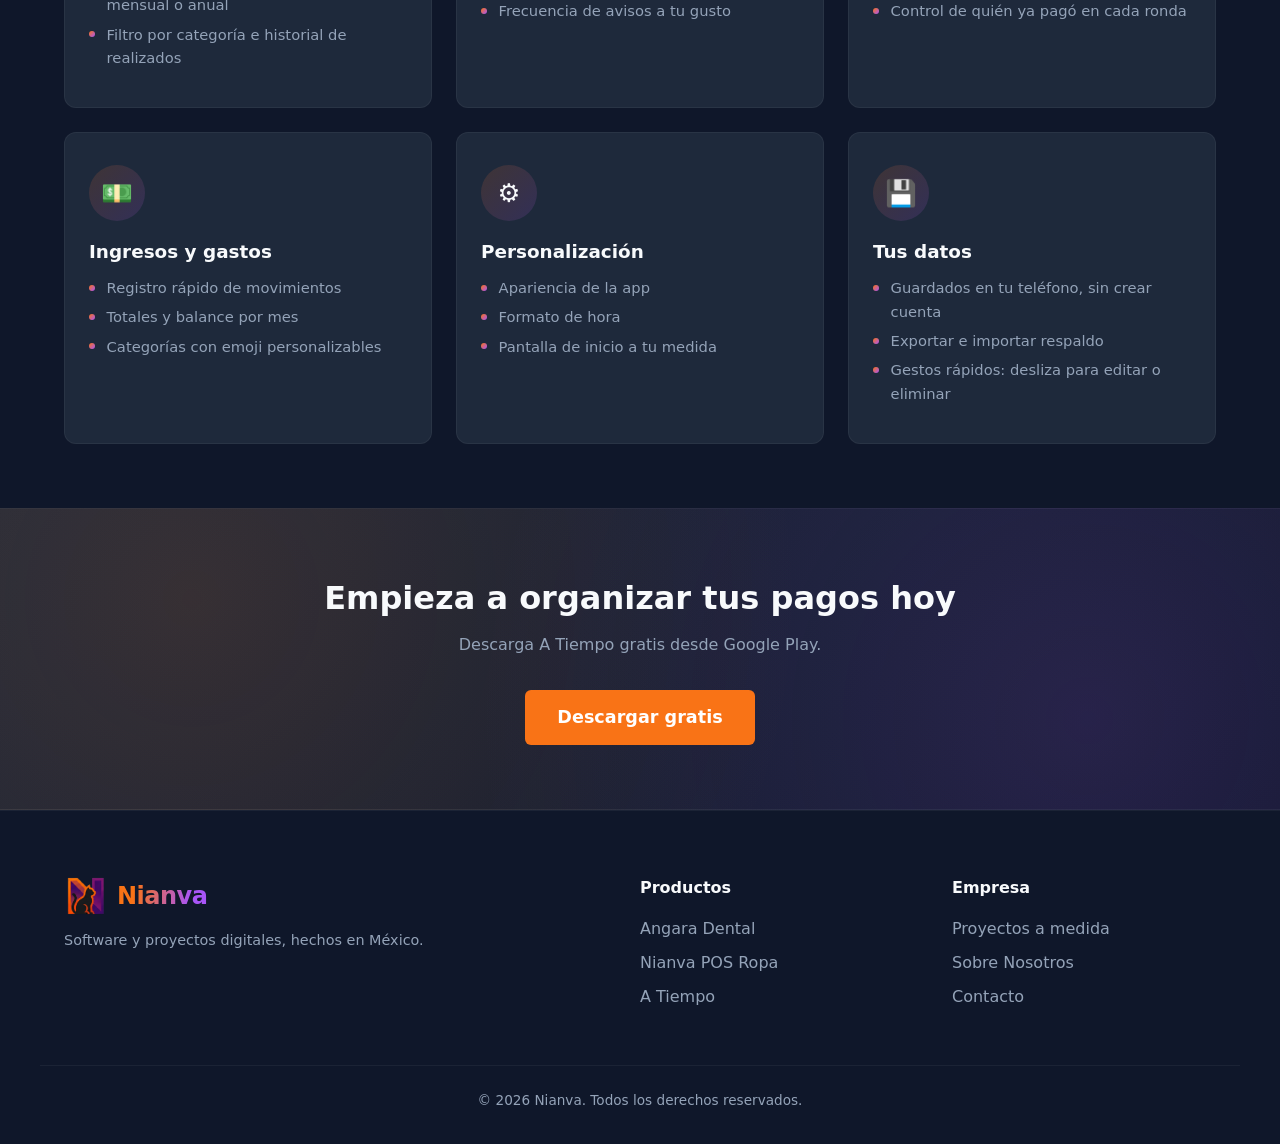
==== commit 3b33c380: "feat: renombrar página Nianva POS → Nianva POS Ropa - nianva-pos.html → nianva-pos-ropa.html (nomenc" ====
--- a/public/productos/a-tiempo.html
+++ b/public/productos/a-tiempo.html
@@ -200,7 +200,7 @@
         <h4>Productos</h4>
         <ul>
           <li><a href="angara-dental.html">Angara Dental</a></li>
-          <li><a href="nianva-pos.html">Nianva POS</a></li>
+          <li><a href="nianva-pos-ropa.html">Nianva POS Ropa</a></li>
           <li><a href="a-tiempo.html">A Tiempo</a></li>
         </ul>
       </div>
